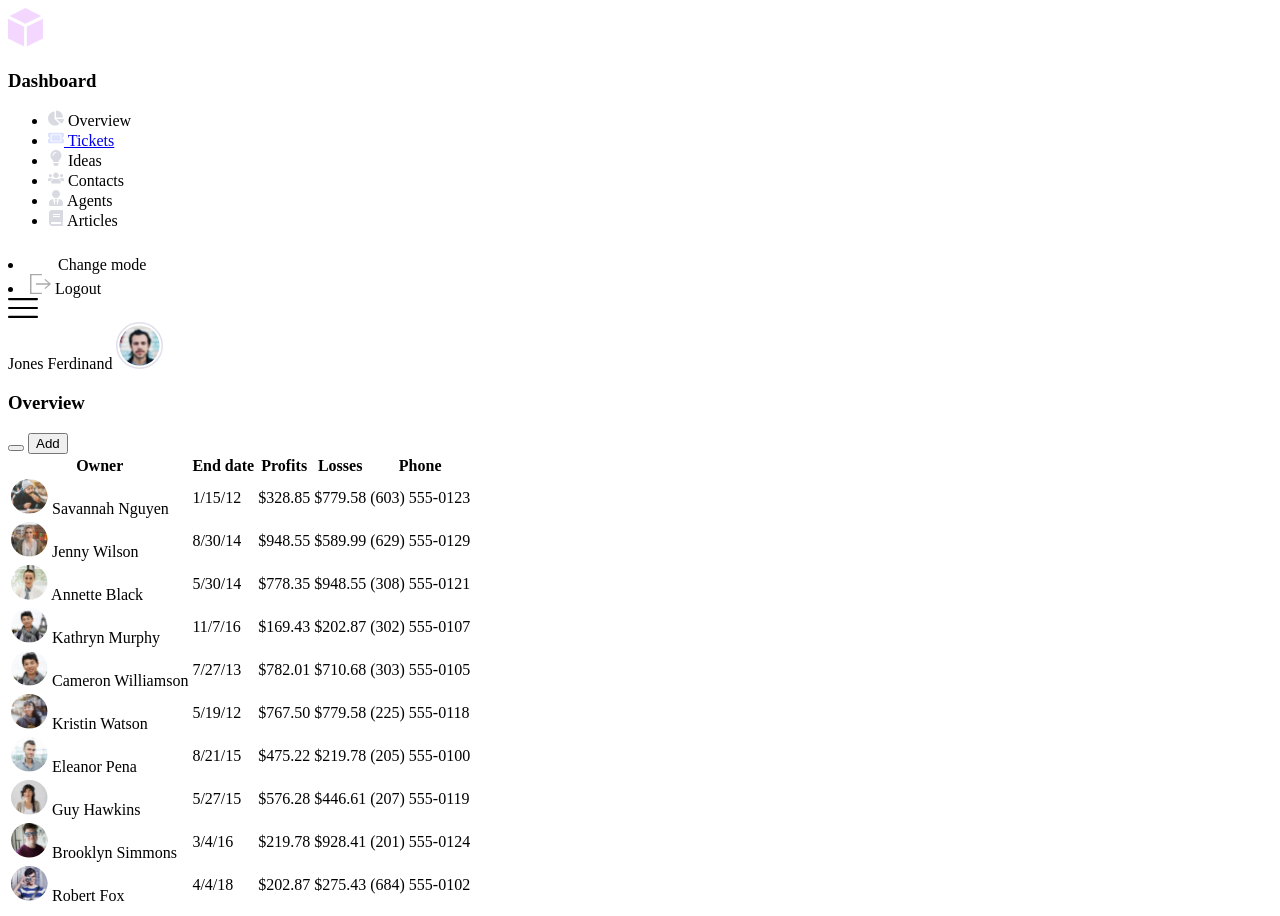
==== index.html @ 75346a50 "Move index file to pages folder" ====
<!doctype html>
<html lang="uz">
  <head>
    <meta charset="UTF-8" />
    <meta name="viewport" content="width=device-width, initial-scale=1.0" />
    <title>Dashboard</title>
    <link rel="stylesheet" href="style.css" />
    <link rel="preconnect" href="https://fonts.googleapis.com" />
    <link rel="preconnect" href="https://fonts.gstatic.com" crossorigin />
    <link
      href="https://fonts.googleapis.com/css2?family=Mulish:ital,wght@0,200..1000;1,200..1000&display=swap"
      rel="stylesheet"
    />

    <link rel="preconnect" href="https://fonts.googleapis.com" />
    <link rel="preconnect" href="https://fonts.gstatic.com" crossorigin />
    <link
      href="https://fonts.googleapis.com/css2?family=Lato:ital,wght@0,100;0,300;0,400;0,700;0,900;1,100;1,300;1,400;1,700;1,900&display=swap"
      rel="stylesheet"
    />
  </head>
  <body>
    <section class="container">
      <nav class="sidebar">
        <div class="logo">
          <img src="/images/logo.svg" alt="logo" class="logo-icon" />
          <h1>Dashboard</h1>
        </div>
        <ul>
          <li class="active">
            <img
              src="/images/icon1/icon1/sidebar/sidebar/list/icon/sidebar/inactive/1. overview.svg"
              class="menu-icon"
            />
            Overview
          </li>

          <li class="active-btn">
            <a href="/pages/index2.html">
              <img
                src="/images/icon2/sidebar/sidebar/list/icon/sidebar/active/2. tickets.svg"
              />
              Tickets
            </a>
          </li>

          <li>
            <img
              src="/images/icon3/sidebar/sidebar/list/icon/sidebar/inactive/3. ideas.svg"
              class="menu-icon"
            />
            Ideas
          </li>

          <li>
            <img
              src="/images/icon4/sidebar/sidebar/list/icon/sidebar/inactive/4. contacts.svg"
              class="menu-icon"
            />
            Contacts
          </li>

          <li>
            <img
              src="/images/icon5/sidebar/sidebar/list/icon/sidebar/inactive/5. agents.svg"
              class="menu-icon"
            />
            Agents
          </li>

          <li>
            <img
              src="/images/icon6/sidebar/sidebar/list/icon/sidebar/inactive/6. articles.svg"
              class="menu-icon"
            />
            Articles
          </li>
        </ul>

        <div class="sidebar-footer">
          <li>
            <img src="/images/icon7/sidebar/icon-7.svg" class="menu-icon" />
            Change mode
          </li>
          <li>
            <img src="/images/icon8/sidebar/icon-8.svg" class="menu-icon" />
            Logout
          </li>
        </div>
      </nav>

      <main class="main-content">
        <header>
          <div class="menu-vector">
            <img src="/images/menu-icon/header/vector.svg" alt="menu-icon" />
          </div>
          <div class="user-info">
            Jones Ferdinand
            <img src="/images/profile-avatar1/header/photo.svg" alt="User" />
          </div>
        </header>

        <section class="overview">
          <div class="section-header">
            <h1>Overview</h1>

            <div class="actions">
              <button class="menu-dots">
                <span class="dots"></span>
                <span class="dots"></span>
                <span class="dots"></span>
              </button>

              <button class="add-btn">Add</button>
            </div>
          </div>

          <table>
            <thead>
              <tr>
                <th>Owner</th>
                <th>End date</th>
                <th>Profits</th>
                <th>Losses</th>
                <th>Phone</th>
              </tr>
            </thead>
            <tbody>
              <tr>
                <td>
                  <div class="user-cell">
                    <img src="/images/profile-avatar2.svg" class="avatar" />
                    Savannah Nguyen
                  </div>
                </td>
                <td>1/15/12</td>
                <td class="profit">$328.85</td>
                <td class="loss">$779.58</td>
                <td>(603) 555-0123</td>
              </tr>

              <tr>
                <td>
                  <div class="user-cell">
                    <img src="/images/profile-avatar3.svg" class="avatar" />
                    Jenny Wilson
                  </div>
                </td>
                <td>8/30/14</td>
                <td class="profit">$948.55</td>
                <td class="loss">$589.99</td>
                <td>(629) 555-0129</td>
              </tr>

              <tr>
                <td>
                  <div class="user-cell">
                    <img src="/images/profile-avatar4.svg" class="avatar" />
                    Annette Black
                  </div>
                </td>
                <td>5/30/14</td>
                <td class="profit">$778.35</td>
                <td class="loss">$948.55</td>
                <td>(308) 555-0121</td>
              </tr>

              <tr>
                <td>
                  <div class="user-cell">
                    <img src="/images/profile-avatar5.svg" class="avatar" />
                    Kathryn Murphy
                  </div>
                </td>
                <td>11/7/16</td>
                <td class="profit">$169.43</td>
                <td class="loss">$202.87</td>
                <td>(302) 555-0107</td>
              </tr>

              <tr>
                <td>
                  <div class="user-cell">
                    <img src="/images/profile-avatar6.svg" class="avatar" />
                    Cameron Williamson
                  </div>
                </td>
                <td>7/27/13</td>
                <td class="profit">$782.01</td>
                <td class="loss">$710.68</td>
                <td>(303) 555-0105</td>
              </tr>

              <tr>
                <td>
                  <div class="user-cell">
                    <img src="/images/profile-avatar7.svg" class="avatar" />
                    Kristin Watson
                  </div>
                </td>
                <td>5/19/12</td>
                <td class="profit">$767.50</td>
                <td class="loss">$779.58</td>
                <td>(225) 555-0118</td>
              </tr>

              <tr>
                <td>
                  <div class="user-cell">
                    <img src="/images/profile-avatar8.svg" class="avatar" />
                    Eleanor Pena
                  </div>
                </td>
                <td>8/21/15</td>
                <td class="profit">$475.22</td>
                <td class="loss">$219.78</td>
                <td>(205) 555-0100</td>
              </tr>

              <tr>
                <td>
                  <div class="user-cell">
                    <img src="/images/profile-avatar9.svg" class="avatar" />
                    Guy Hawkins
                  </div>
                </td>
                <td>5/27/15</td>
                <td class="profit">$576.28</td>
                <td class="loss">$446.61</td>
                <td>(207) 555-0119</td>
              </tr>

              <tr>
                <td>
                  <div class="user-cell">
                    <img src="/images/profile-avatar10.svg" class="avatar" />
                    Brooklyn Simmons
                  </div>
                </td>
                <td>3/4/16</td>
                <td class="profit">$219.78</td>
                <td class="loss">$928.41</td>
                <td>(201) 555-0124</td>
              </tr>

              <tr>
                <td>
                  <div class="user-cell">
                    <img src="/images/profile-avatar11.svg" class="avatar" />
                    Robert Fox
                  </div>
                </td>
                <td>4/4/18</td>
                <td class="profit">$202.87</td>
                <td class="loss">$275.43</td>
                <td>(684) 555-0102</td>
              </tr>
            </tbody>
          </table>
        </section>
      </main>
    </section>
  </body>
</html>
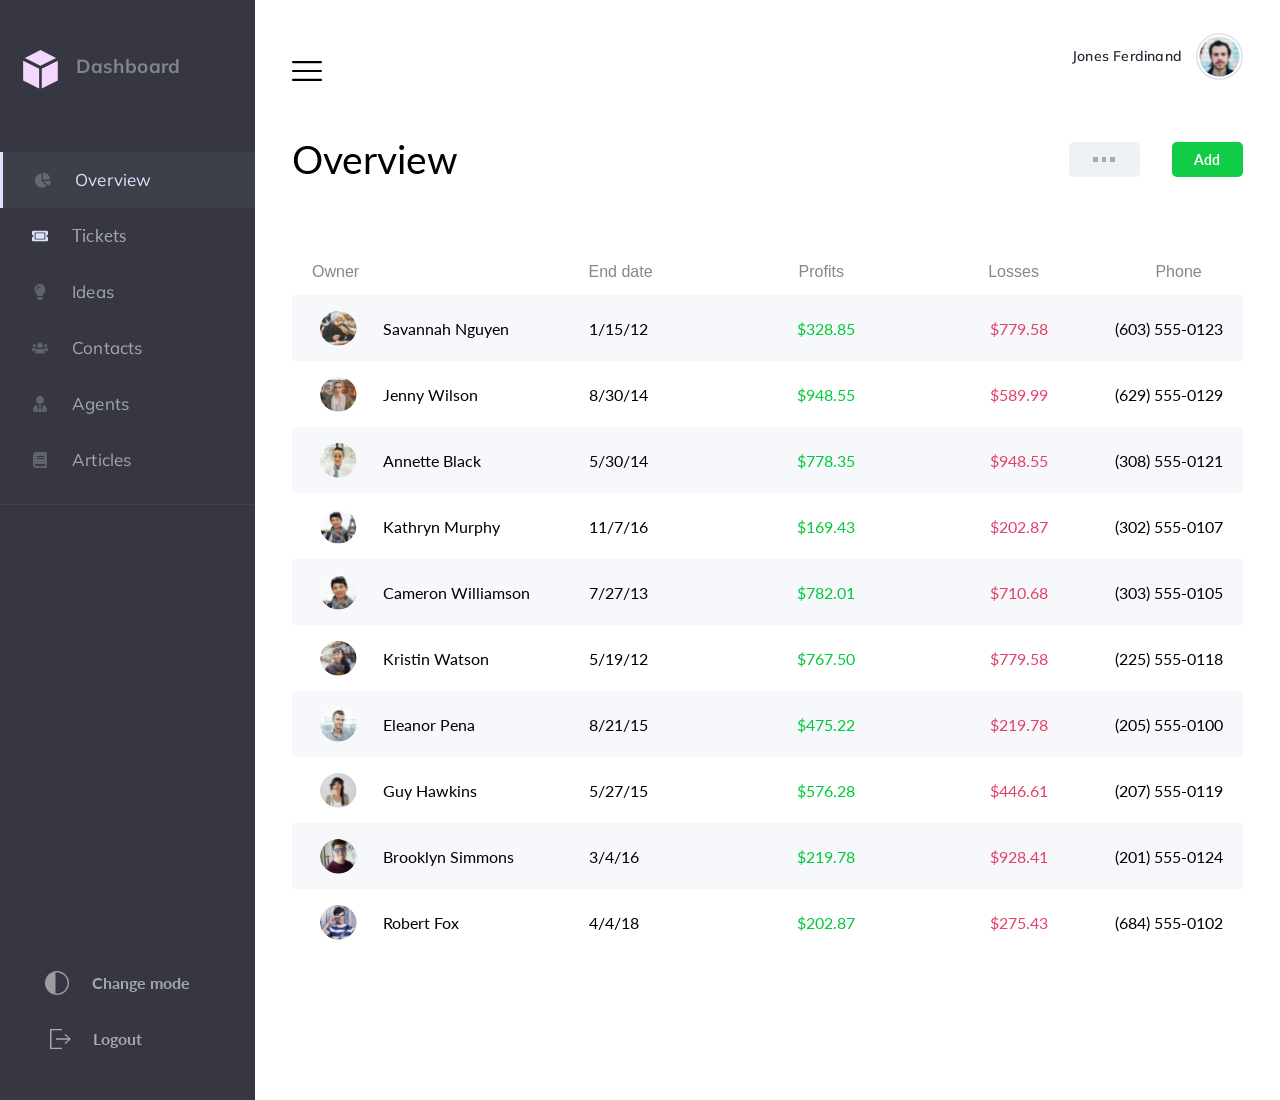
==== commit 1a2907e5: "fix links" ====
--- a/index.html
+++ b/index.html
@@ -36,7 +36,7 @@
           </li>
 
           <li class="active-btn">
-            <a href="/pages/index2.html">
+            <a href="index2.html">
               <img
                 src="/images/icon2/sidebar/sidebar/list/icon/sidebar/active/2. tickets.svg"
               />
--- a/style.css
+++ b/style.css
@@ -0,0 +1,341 @@
+* {
+  margin: 0;
+  padding: 0;
+  box-sizing: border-box;
+  font-family: "Mulish", sans-serif;
+  font-family: "Lato", sans-serif;
+}
+
+
+body {
+  background-color: white;
+}
+
+
+.container {
+  display: flex;
+  min-height: 100vh;
+}
+
+
+.sidebar {
+  width: 255px;
+  height: 1100px;
+  background-color: #363740;
+  color: #a4a6b3;
+  padding: 20px 0;
+}
+
+
+.sidebar .logo {
+  display: flex;
+  align-items: center;
+  text-align: center;
+  gap: 18.08px;
+  font-size: 20px;
+  font-weight: bold;
+  margin-top: 30px;
+}
+
+
+.logo-icon {
+  width: 34.92px;
+  height: 38.59px;
+  margin-left: 23px;
+  position: relative;
+  top: 0;
+}
+
+
+.sidebar h1 {
+  width: 105px;
+  height: 24px;
+  font-family: "Mulish", sans-serif;
+  color: #82848f;
+  font-weight: 700;
+  font-size: 19px;
+  line-height: 100%;
+  letter-spacing: 0.4px;
+}
+
+
+.sidebar ul {
+  margin-top: 63px;
+  padding: 0;
+  list-style: none;
+  border-bottom: 1px solid #40414a;
+  padding-bottom: 16px;
+}
+
+
+.sidebar ul li {
+  display: flex;
+  align-items: center;
+  width: 255px;
+  height: 56px;
+  gap: 24px;
+  padding-left: 32px;
+  font-family: "Mulish", sans-serif;
+  font-weight: 400;
+  font-size: 17px;
+  line-height: 100%;
+  letter-spacing: 0.2px;
+
+  margin: 0;
+  box-sizing: border-box;
+  cursor: pointer;
+  transition: 0s;
+}
+
+
+.sidebar li.active {
+  background-color: #3e4049;
+  color: #dde2ff;
+  border-left: 3px solid #dde2ff;
+}
+
+
+.sidebar li:hover {
+  background-color: #3e4049;
+}
+
+
+.sidebar-footer {
+  margin-top: 420px;
+  padding: 30px;
+}
+
+
+.sidebar a {
+  display: flex;
+  align-items: center;
+  gap: 24px;
+  text-decoration: none;
+  color: inherit;
+  width: 100%;
+  height: 100%;
+}
+
+.sidebar-footer li {
+  display: flex;
+  align-items: center;
+  gap: 18px;
+  height: 56px;
+  padding-left: 20px;
+
+  font-family: "Lato", sans-serif;
+  color: #a4a6b3;
+  font-weight: 700;
+  font-size: 16px;
+  line-height: 100%;
+  letter-spacing: 0%;
+
+  box-sizing: border-box;
+  list-style: none;
+}
+
+
+.sidebar-footer li:first-child .menu-icon {
+  transform: translateX(-5px);
+}
+
+
+.sidebar-footer li:nth-child(2) {
+  gap: 22px;
+}
+
+
+.main-content {
+  flex-grow: 1;
+  padding: 31px 37px;
+}
+
+
+header {
+  display: flex;
+  justify-content: flex-end;
+  margin-bottom: 30px;
+}
+
+
+.menu-vector {
+  width: 30px;
+  height: 20px;
+  color: #000000;
+  margin-top: 30px;
+  margin-right: auto;
+}
+
+
+.user-info {
+  display: flex;
+  align-items: center;
+  gap: 14px;
+
+  font-family: "Mulish", sans-serif;
+  color: #252733;
+  font-weight: 600;
+  font-style: SemiBold;
+  font-size: 14px;
+  line-height: 20px;
+  letter-spacing: 0.2px;
+  text-align: right;
+}
+
+
+.section-header {
+  display: flex;
+  align-items: center;
+  margin-top: 59px;
+  margin-bottom: 70.14px;
+}
+
+
+.actions {
+  margin-left: auto; 
+  display: flex;
+  align-items: center;
+  gap: 32.21px;
+}
+
+
+.section-header h1 {
+  font-family: "Lato", sans-serif;
+  color: #000000;
+  font-weight: 400;
+  font-size: 39px;
+  line-height: 100%;
+  letter-spacing: 0%;
+}
+
+
+.menu-dots {
+  width: 71.09px;
+  height: 35.5px;
+  font-weight: 900;
+
+  display: flex;
+  align-items: center;
+  justify-content: center;
+
+  gap: 4px;
+  background-color: #eef2f5;
+  border-radius: 5px;
+  border: none;
+  cursor: pointer;
+}
+
+
+.dots {
+  width: 4.5px;
+  height: 4.9px;
+  background-color: #9dadb9;
+  border-radius: 0;
+  display: block;
+}
+
+
+.add-btn {
+  font-family: "Lato", sans-serif;
+  font-weight: 700;
+  font-size: 14px;
+  line-height: 100%;
+  letter-spacing: 0%;
+  text-align: center;
+
+  width: 71.09px;
+  height: 35.5px;
+  background-color: #10cd45;
+  color: #ffffff;
+  border: none;
+  padding: 8.25px 10.25px;
+  border-radius: 5px;
+  cursor: pointer;
+}
+
+
+table {
+  width: 100%;
+  background: white;
+  border-collapse: collapse;
+  overflow: hidden;
+}
+
+td {
+  height: 66px;
+  vertical-align: middle;
+}
+
+.user-cell {
+  display: flex;
+  align-items: center;
+  gap: 15.51px;
+}
+
+th:nth-child(1),
+td:nth-child(1),
+th:nth-child(2),
+td:nth-child(2) {
+  text-align: left; 
+}
+
+th:nth-child(3),
+td:nth-child(3),
+th:nth-child(4),
+td:nth-child(4) {
+  text-align: center;
+  padding-left: 100px;
+}
+
+th:nth-child(5),
+td:nth-child(5) {
+  text-align: right;
+}
+
+th:nth-child(5) {
+  text-align: left;
+  padding-left: 80px;
+}
+
+thead th {
+  font-family: "Lato", sans-serif;
+  color: #878787;
+  font-weight: 500;
+  font-size: 16px;
+  line-height: 100%;
+  letter-spacing: 0%;
+  padding-right: 30px;
+}
+
+tbody tr {
+  background-color: #ffffff;
+}
+
+tbody tr:nth-child(odd) {
+  background-color: #f7f8fc;
+}
+
+th,
+td {
+  text-align: left;
+  padding: 15px 20px;
+}
+
+th {
+  color: #9fa2b4;
+  font-weight: normal;
+}
+
+.avatar {
+  border-radius: 50%;
+  vertical-align: middle;
+  margin-left: 8.45px;
+  margin-right: 10px;
+}
+
+.profit {
+  color: #00ca39;
+}
+.loss {
+  color: #e44067;
+}
